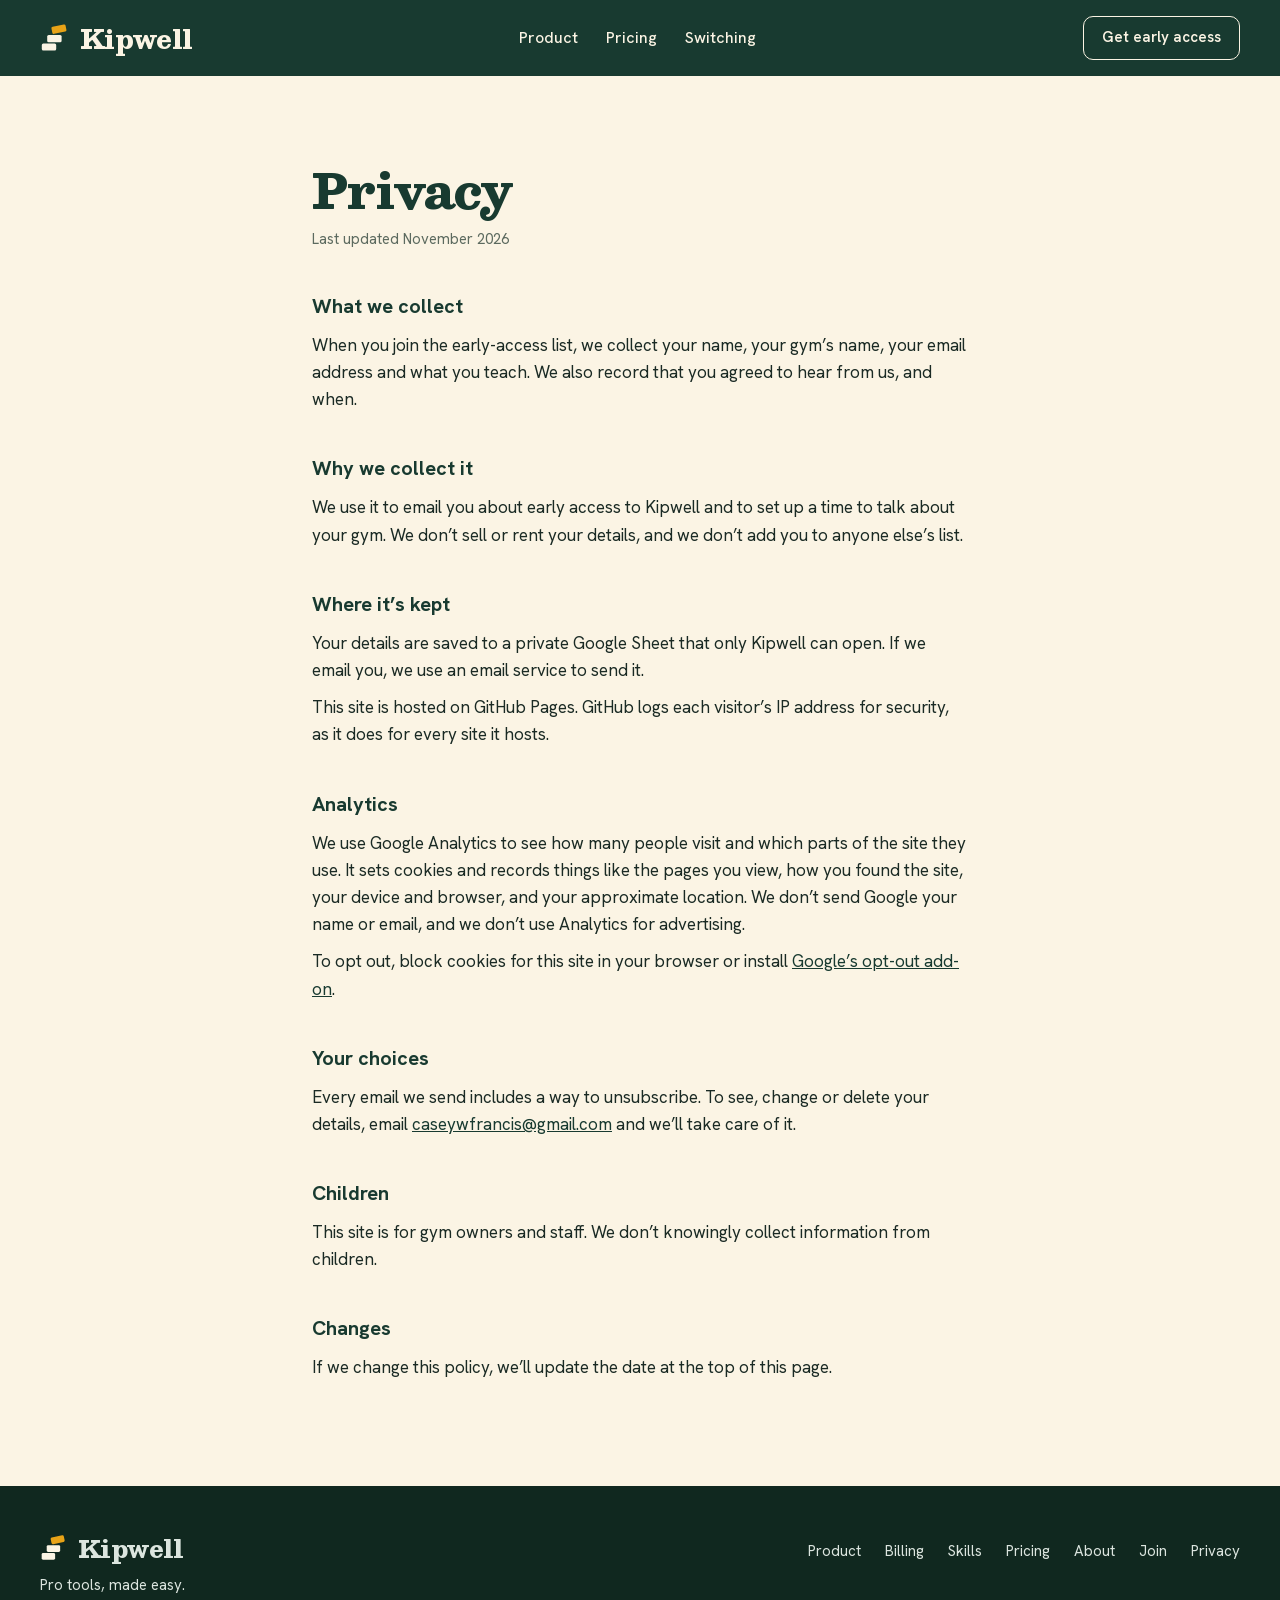
==== privacy/index.html @ 1a4aedac "Pin the 'no app download needed' note to step 3 with a hand-drawn arrow Co-Authored-By: Claude Opus " ====
<!doctype html>
<html lang="en">
<head>
<meta charset="utf-8">
<meta name="viewport" content="width=device-width, initial-scale=1">
<title>Privacy · Kipwell</title>
<meta name="description" content="How Kipwell handles the details you share when you join the early-access list.">
<link rel="canonical" href="https://kipwell.co/privacy/">
<meta name="theme-color" content="#183A30">
<link rel="icon" href="../favicon.svg" type="image/svg+xml">
<link rel="icon" href="../favicon-32.png" type="image/png" sizes="32x32">
<link rel="apple-touch-icon" href="../apple-touch-icon.png">
<link rel="stylesheet" href="../assets/css/site.css?v=12">
<script src="../assets/js/config.js?v=12" defer></script>
<script src="../assets/js/analytics.js?v=12" defer></script>
</head>
<body>
<a class="skip" href="#main">Skip to content</a>

<header class="dark site-header">
  <div class="wrap">
    <a class="brand" href="../" aria-label="Kipwell home">
      <svg viewBox="0 0 100 100" aria-hidden="true"><rect x="6" y="68" width="48" height="24" rx="5" fill="#FBF4E4"/><rect x="24" y="40" width="48" height="24" rx="5" fill="#FBF4E4"/><rect x="42" y="12" width="48" height="24" rx="5" fill="#E8A317" transform="rotate(-12 48 36)"/></svg>
      <span class="wordmark">Kipwell</span>
    </a>
    <nav class="nav" aria-label="Main">
      <a href="../#product">Product</a>
      <a href="../#pricing">Pricing</a>
      <a href="../#switching">Switching</a>
    </nav>
    <a class="btn btn-outline btn-small" href="../#join">Get early access</a>
  </div>
</header>

<main id="main" class="doc">
  <h1>Privacy</h1>
  <p class="updated">Last updated November 2026</p>

  <h2>What we collect</h2>
  <p>When you join the early-access list, we collect your name, your gym’s name, your email address and what you teach. We also record that you agreed to hear from us, and when.</p>

  <h2>Why we collect it</h2>
  <p>We use it to email you about early access to Kipwell and to set up a time to talk about your gym. We don’t sell or rent your details, and we don’t add you to anyone else’s list.</p>

  <h2>Where it’s kept</h2>
  <p>Your details are saved to a private Google Sheet that only Kipwell can open. If we email you, we use an email service to send it.</p>
  <p>This site is hosted on GitHub Pages. GitHub logs each visitor’s IP address for security, as it does for every site it hosts.</p>

  <h2>Analytics</h2>
  <p>We use Google Analytics to see how many people visit and which parts of the site they use. It sets cookies and records things like the pages you view, how you found the site, your device and browser, and your approximate location. We don’t send Google your name or email, and we don’t use Analytics for advertising.</p>
  <p>To opt out, block cookies for this site in your browser or install <a href="https://tools.google.com/dlpage/gaoptout">Google’s opt-out add-on</a>.</p>

  <h2>Your choices</h2>
  <p>Every email we send includes a way to unsubscribe. To see, change or delete your details, email <a href="mailto:caseywfrancis@gmail.com">caseywfrancis@gmail.com</a> and we’ll take care of it.</p>

  <h2>Children</h2>
  <p>This site is for gym owners and staff. We don’t knowingly collect information from children.</p>

  <h2>Changes</h2>
  <p>If we change this policy, we’ll update the date at the top of this page.</p>
</main>

<footer class="site-footer">
  <div class="wrap">
    <div class="footer-top">
      <div class="footer-brand">
        <a class="brand" href="../" aria-label="Kipwell home">
          <svg viewBox="0 0 100 100" aria-hidden="true"><rect x="6" y="68" width="48" height="24" rx="5" fill="#FBF4E4"/><rect x="24" y="40" width="48" height="24" rx="5" fill="#FBF4E4"/><rect x="42" y="12" width="48" height="24" rx="5" fill="#E8A317" transform="rotate(-12 48 36)"/></svg>
          <span class="wordmark">Kipwell</span>
        </a>
        <span>Pro tools, made easy.</span>
      </div>
      <nav class="footer-nav" aria-label="Footer">
        <a href="../#product">Product</a><a href="../#billing">Billing</a><a href="../#skills">Skills</a><a href="../#pricing">Pricing</a><a href="../#about">About</a><a href="../#join">Join</a><a href="./" aria-current="page">Privacy</a>
      </nav>
    </div>
  </div>
</footer>
</body>
</html>
---- assets/css/site.css ----
/* Kipwell marketing site. Brand register: Besley display, Hanken Grotesk body. */

@font-face { font-family: "Besley"; src: url("../fonts/Besley.woff2") format("woff2"); font-weight: 400 900; font-style: normal; font-display: swap; }
@font-face { font-family: "Besley"; src: url("../fonts/Besley-SemiBoldItalic.woff2") format("woff2"); font-weight: 600; font-style: italic; font-display: swap; }
@font-face { font-family: "Hanken Grotesk"; src: url("../fonts/HankenGrotesk.woff2") format("woff2"); font-weight: 100 900; font-style: normal; font-display: swap; }
@font-face { font-family: "Caveat"; src: url("../fonts/Caveat.woff2") format("woff2"); font-weight: 400 700; font-style: normal; font-display: swap; }

:root {
  --spruce: #183A30;
  --spruce-700: #10281F;
  --plum: #5B2346;
  --marigold: #E8A317;
  --paper: #FBF4E4;
  --card: #FFFCF5;
  --ink: #1A2A24;
  --stone: #5C6A5F;
  --line: #E5D9BF;
  --spruce-tint: #E3EBE5;
  --on-dark: #FBF4E4;
  --on-dark-2: #DCE5DF;
  --error: #A8382A;
  --serif: "Besley", Georgia, "Times New Roman", serif;
  --sans: "Hanken Grotesk", system-ui, -apple-system, "Segoe UI", sans-serif;
  --gutter: 32px;
  --section: 104px;
}

*, *::before, *::after { box-sizing: border-box; }
[hidden] { display: none !important; }
html { scroll-behavior: smooth; -webkit-text-size-adjust: 100%; }
body { margin: 0; background: var(--paper); color: var(--ink); font-family: var(--sans); font-size: 17px; line-height: 1.55; -webkit-font-smoothing: antialiased; }
img { max-width: 100%; height: auto; display: block; }
a { color: var(--spruce); }
a:hover { color: var(--spruce-700); }
p { margin: 0; }
h1, h2, h3 { margin: 0; }
[id] { scroll-margin-top: 24px; }

:focus-visible { outline: 2px solid var(--spruce); outline-offset: 2px; }
.dark :focus-visible { outline-color: var(--on-dark); }

.skip { position: absolute; left: 16px; top: -60px; padding: 10px 14px; background: var(--card); color: var(--ink); border-radius: 8px; z-index: 10; font-weight: 600; }
.skip:focus { top: 12px; }

.wrap { max-width: 1264px; margin: 0 auto; padding: 0 var(--gutter); }
.section { padding: var(--section) 0; }
.dark { background: var(--spruce); color: var(--on-dark); }

/* Type */
.h2 { font-family: var(--serif); font-weight: 800; font-size: 48px; line-height: 1.06; letter-spacing: -0.02em; color: var(--spruce); }
.dark .h2, .panel-plum .h2 { color: var(--on-dark); }
.soft { font-family: var(--serif); font-style: italic; font-weight: 600; }
.lede { font-size: 19px; line-height: 1.55; }
.muted { color: var(--stone); }

/* Buttons */
.btn { display: inline-flex; align-items: center; justify-content: center; gap: 8px; height: 52px; padding: 0 24px; border-radius: 10px; font: inherit; font-size: 17px; font-weight: 600; text-decoration: none; cursor: pointer; border: 0; transition: background-color 180ms cubic-bezier(.2,.7,.2,1), color 180ms; }
/* Marigold appears once per layout: in the hero it's the underline, so the main button is cream. */
.btn-cream { background: var(--on-dark); color: var(--spruce); font-weight: 700; }
.btn-cream:hover { background: #FFFFFF; color: var(--spruce); }
.btn-outline { border: 1.5px solid var(--on-dark); color: var(--on-dark); background: transparent; }
.btn-outline:hover { background: rgba(251, 244, 228, 0.12); color: var(--on-dark); }
.btn-small { height: 44px; padding: 0 18px; font-size: 15px; }
.btn-spruce { width: 100%; background: var(--spruce); color: var(--on-dark); font-weight: 700; }
.btn-spruce:hover { background: var(--spruce-700); }
.btn[disabled] { opacity: 0.6; cursor: progress; }

/* Header */
.site-header .wrap { height: 76px; display: flex; align-items: center; justify-content: space-between; gap: 24px; }
.brand { display: inline-flex; align-items: center; gap: 10px; color: var(--on-dark); text-decoration: none; }
.brand:hover { color: var(--on-dark); }
.brand svg { width: 30px; height: 30px; flex: none; }
.wordmark { font-family: var(--serif); font-weight: 800; font-size: 26px; letter-spacing: -0.025em; line-height: 1; }
.nav { display: flex; gap: 28px; font-size: 16px; font-weight: 500; }
.nav a { color: var(--on-dark); text-decoration: none; }
.nav a:hover { text-decoration: underline; text-underline-offset: 4px; color: var(--on-dark); }

/* Hero */
.hero .wrap { display: grid; grid-template-columns: minmax(0, 1fr) minmax(0, 1fr); gap: 56px; align-items: center; padding-top: 56px; padding-bottom: 96px; }
.hero-text { display: flex; flex-direction: column; gap: 24px; }
.eyebrow { font-size: 16px; font-weight: 500; color: var(--on-dark-2); }
.h1 { font-family: var(--serif); font-weight: 800; font-size: 68px; line-height: 1.02; letter-spacing: -0.025em; }
.underlined { position: relative; display: inline-block; }
.underlined svg { position: absolute; left: 0; bottom: -18px; width: 100%; height: 22px; color: var(--marigold); }
.hero .lede { font-size: 20px; line-height: 1.5; color: var(--on-dark-2); max-width: 500px; margin-top: 8px; }
.actions { display: flex; flex-wrap: wrap; gap: 12px; }
.fine { font-size: 15px; color: var(--on-dark-2); }
.hero-photo { width: 100%; aspect-ratio: 5 / 4; object-fit: cover; border-radius: 20px; }

/* Shared layouts */
.stack { display: flex; flex-direction: column; gap: 40px; }
.stack-48 { display: flex; flex-direction: column; gap: 48px; }
.intro { display: flex; flex-direction: column; gap: 16px; max-width: 760px; }
.split-head { display: grid; grid-template-columns: minmax(0, 1.1fr) minmax(0, 1fr); gap: 48px; align-items: end; }
.grid-3 { display: grid; grid-template-columns: repeat(3, minmax(0, 1fr)); gap: 20px; }
.two-col { display: grid; grid-template-columns: minmax(0, 1fr) minmax(0, 1fr); gap: 56px; align-items: start; }

/* Hairline inset border so cards read on paper; matches app cards. */
.card { background: var(--card); box-shadow: inset 0 0 0 1px var(--line); border-radius: 16px; padding: 32px; display: flex; flex-direction: column; gap: 12px; }
.card-sm { padding: 28px; gap: 10px; }
.card .kicker { font-size: 15px; color: var(--stone); }
.card-title { font-family: var(--serif); font-weight: 800; font-size: 26px; line-height: 1.15; color: var(--spruce); }
.card-title-sans { font-size: 20px; font-weight: 700; line-height: 1.3; color: var(--spruce); }
.card p { font-size: 17px; }
.card-sm p { font-size: 16px; color: var(--stone); }

.screen { width: 100%; border-radius: 16px; border: 1px solid var(--line); }

.points { display: grid; grid-template-columns: repeat(3, minmax(0, 1fr)); gap: 32px; }
.points > div { display: flex; flex-direction: column; gap: 8px; border-top: 1px solid var(--line); padding-top: 20px; }
.points h3 { font-size: 19px; font-weight: 700; color: var(--spruce); line-height: 1.3; }
.points p { font-size: 16px; color: var(--stone); }

.divider { height: 10px; }
.divider svg { width: 100%; height: 10px; display: block; }

/* Registration */
.band-card { background: var(--card); }
.phones { display: grid; grid-template-columns: repeat(3, minmax(0, 300px)); gap: 40px; justify-content: center; margin: 0; padding: 0; list-style: none; }
.phones figure { margin: 0; display: flex; flex-direction: column; gap: 14px; }
.phones img { border-radius: 28px; border: 8px solid var(--ink); }
.phones figcaption { font-size: 16px; line-height: 1.45; }
.phones b { font-weight: 700; color: var(--spruce); }
/* Registration flow: numbered steps joined by a line, so the three screens read as one process */
.phones li { position: relative; }
.phones figcaption { display: flex; flex-direction: column; align-items: center; gap: 10px; text-align: center; }
.flow-num { display: inline-flex; align-items: center; justify-content: center; flex: none; width: 28px; height: 28px; border-radius: 50%; background: var(--spruce); color: var(--on-dark); font-size: 15px; font-weight: 700; line-height: 1; }
/* Joins each step number to the next one, centered over the phones (the gap between phones is 40px) */
.phones > li:not(:last-child)::after { content: ""; position: absolute; top: 13px; left: calc(50% + 22px); right: calc(-50% - 18px); height: 2px; background: var(--spruce); opacity: 0.35; }
.flow-steps, .flow-nav { display: none; }
.flow-steps button:focus-visible, .flow-next:focus-visible { outline: 2px solid var(--spruce); outline-offset: 4px; }
.note { margin-top: -16px; text-align: center; font-family: "Caveat", cursive; font-weight: 600; font-size: 28px; line-height: 1.2; color: var(--plum); }
/* "no app download needed": a margin note that points at the steps (above them on narrow screens, beside step 3 on wide ones) */
.flow { position: relative; }
.app-note { margin: 0 0 16px; display: flex; align-items: flex-end; justify-content: center; gap: 4px; }
.note-arrow { width: 34px; height: 34px; flex: none; transform: translateY(14px) scaleX(-1) rotate(-20deg); }
@media (min-width: 901px) and (max-width: 1179px) {
  /* Phones side by side: line the arrow up over step 3 */
  .app-note { justify-content: flex-end; padding-right: calc(max(50% - 340px, (100% - 80px) / 6) - 8px); }
}
@media (min-width: 1180px) {
  .app-note { position: absolute; margin: 0; padding-left: 26px; left: calc(50% + 362px); right: 0; bottom: calc(100% + 22px); display: block; text-align: left; transform: rotate(-3deg); transform-origin: left bottom; }
  .note-arrow { position: absolute; left: -16px; bottom: -26px; width: 42px; height: 42px; transform: none; }
}

/* Billing */
.list-panel { margin: 0; padding: 8px 32px; list-style: none; background: var(--card); box-shadow: inset 0 0 0 1px var(--line); border-radius: 16px; }
.list-panel li { display: flex; flex-direction: column; gap: 4px; padding: 20px 0; border-bottom: 1px solid var(--line); }
.list-panel li:last-child { border-bottom: 0; }
.list-panel b { font-size: 18px; font-weight: 700; color: var(--spruce); }
.list-panel span { font-size: 16px; line-height: 1.5; color: var(--stone); }

/* Skills */
.band-tint { background: var(--spruce-tint); }
.skills { display: grid; grid-template-columns: minmax(0, 1.25fr) minmax(0, 1fr); gap: 56px; align-items: center; }
.skills .screen { border-color: #C9D6CD; }
.skills-text { display: flex; flex-direction: column; gap: 20px; }
.checks { margin: 0; padding: 0; list-style: none; display: flex; flex-direction: column; gap: 12px; font-size: 17px; }
.checks li { display: flex; gap: 12px; }
.checks svg { flex: none; width: 22px; height: 22px; margin-top: 1px; color: var(--spruce); }

/* Studio leads */
.panel-plum { background: var(--plum); color: var(--on-dark); border-radius: 20px; padding: 64px; display: grid; grid-template-columns: minmax(0, 1fr) minmax(0, 1fr); gap: 48px; align-items: center; }
.panel-plum .h2 { font-size: 44px; line-height: 1.08; }
.panel-plum .lede { color: #F1E6EC; }
.panel-plum :focus-visible { outline-color: var(--on-dark); }
.panel-text { display: flex; flex-direction: column; gap: 20px; }
.powered { display: inline-flex; align-self: flex-start; align-items: center; gap: 8px; padding: 10px 14px; border: 1px solid #F1E6EC; border-radius: 10px; font-size: 14px; font-weight: 500; color: var(--on-dark); }
.powered svg { width: 16px; height: 16px; }
.powered .wordmark { font-size: 16px; letter-spacing: -0.02em; }
.panel-photo { width: 100%; aspect-ratio: 4 / 3; object-fit: cover; border-radius: 16px; }

/* Pricing */
.price { font-family: var(--serif); font-weight: 800; font-size: 40px; line-height: 1.1; letter-spacing: -0.02em; color: var(--spruce); }
.card .label { font-size: 15px; font-weight: 600; color: var(--stone); }

/* Founder */
.founder { display: grid; grid-template-columns: minmax(0, 1fr) minmax(0, 1.4fr); gap: 48px; align-items: start; border-top: 1px solid var(--line); padding-top: 56px; }
.founder .h2 { font-size: 40px; line-height: 1.1; }
.founder-text { display: flex; flex-direction: column; gap: 16px; }
.founder-text p { font-size: 19px; line-height: 1.6; }
.founder-text a { text-underline-offset: 3px; }
.signature { display: flex; align-items: center; gap: 14px; margin-top: 8px; }
.signature img { width: 52px; height: 52px; border-radius: 50%; object-fit: cover; flex: none; }
.founder-text .signature p { display: flex; flex-direction: column; font-size: 16px; line-height: 1.35; }
.signature b { font-weight: 600; color: var(--ink); }
.signature span { color: var(--stone); font-size: 15px; }

/* Join form */
.join .lede { color: var(--on-dark-2); }
.form-card { background: var(--card); color: var(--ink); border-radius: 16px; padding: 32px; }
.form { display: flex; flex-direction: column; gap: 16px; }
.field { display: flex; flex-direction: column; gap: 6px; }
.field label { font-size: 15px; font-weight: 600; }
.field input, .field select { height: 44px; padding: 0 12px; border: 1px solid #CDBB94; border-radius: 8px; font: inherit; font-size: 16px; color: var(--ink); background: #FFFFFF; width: 100%; }
.field input:focus-visible, .field select:focus-visible { outline: 2px solid var(--spruce); outline-offset: 0; box-shadow: 0 0 0 4px var(--spruce-tint); }
.field [aria-invalid="true"] { border-color: var(--error); }
.check { display: flex; gap: 10px; align-items: flex-start; font-size: 15px; line-height: 1.45; }
.check input { width: 20px; height: 20px; margin: 1px 0 0; flex: none; accent-color: var(--spruce); }
.error { font-size: 14px; color: var(--error); font-weight: 500; }
.error:empty { display: none; }
.form-fine { font-size: 14px; color: var(--stone); }
.form-status { font-size: 15px; color: var(--error); font-weight: 500; }
.form-status:empty { display: none; }
.trap { position: absolute; left: -10000px; width: 1px; height: 1px; overflow: hidden; }
.thanks { display: flex; flex-direction: column; gap: 8px; }
.thanks h3 { font-family: var(--serif); font-weight: 800; font-size: 28px; line-height: 1.15; color: var(--spruce); }
.thanks:focus { outline: none; }

/* Footer */
.site-footer { background: var(--spruce-700); color: var(--on-dark); }
.site-footer .wrap { padding-top: 48px; padding-bottom: 48px; display: flex; flex-direction: column; gap: 32px; }
.footer-top { display: flex; flex-wrap: wrap; justify-content: space-between; gap: 32px; align-items: flex-start; }
.footer-brand { display: flex; flex-direction: column; gap: 12px; }
.footer-brand .brand svg { width: 28px; height: 28px; }
.footer-brand .wordmark { font-size: 24px; }
.footer-brand span { font-size: 15px; color: var(--on-dark-2); }
.footer-nav { display: flex; flex-wrap: wrap; gap: 8px 24px; font-size: 15px; align-items: center; }
.footer-nav a { color: var(--on-dark-2); text-decoration: none; padding: 6px 0; }
.footer-nav a:hover { color: var(--on-dark); text-decoration: underline; text-underline-offset: 3px; }
.footer-note { padding-top: 24px; border-top: 1px solid #2E4A40; font-size: 13px; line-height: 1.55; color: #B9C8BF; }
.site-footer :focus-visible { outline-color: var(--on-dark); }

/* Privacy */
.doc { max-width: 720px; margin: 0 auto; padding: 88px var(--gutter) 104px; }
.doc h1 { font-family: var(--serif); font-weight: 800; font-size: 48px; line-height: 1.06; letter-spacing: -0.02em; color: var(--spruce); }
.doc .updated { margin-top: 12px; color: var(--stone); font-size: 15px; }
.doc h2 { margin-top: 40px; font-size: 20px; font-weight: 700; color: var(--spruce); }
.doc p { margin-top: 10px; font-size: 17px; line-height: 1.6; }

/* Entrance: a quiet lift and fade, only when JS runs and motion is welcome */
@media (prefers-reduced-motion: no-preference) {
  .js .reveal { opacity: 0; transform: translateY(8px); transition: opacity 280ms cubic-bezier(.2,.7,.2,1), transform 280ms cubic-bezier(.2,.7,.2,1); }
  .js .reveal.in { opacity: 1; transform: none; }
}
@media (prefers-reduced-motion: reduce) {
  html { scroll-behavior: auto; }
  .btn { transition: none; }
}

/* Responsive */
@media (max-width: 900px) {
  :root { --section: 72px; }
  .hero .wrap, .split-head, .grid-3, .two-col, .skills, .panel-plum, .founder, .points { grid-template-columns: minmax(0, 1fr); }
  .hero .wrap { gap: 40px; padding-top: 32px; padding-bottom: 72px; }
  .split-head { gap: 16px; }
  .skills-text { order: -1; }
  /* Phones: a sideways swipe row with the next screen peeking in, instead of a tall stack */
  /* Phones: one screen at a time, stepped through with the numbered steps or the Next button (or a swipe) */
  .phones-scroll { --pw: min(70vw, 280px); position: relative; margin: 0 calc(-1 * var(--gutter)); overflow-x: auto; scroll-snap-type: x mandatory; -webkit-overflow-scrolling: touch; scrollbar-width: none; }
  .phones-scroll::-webkit-scrollbar { display: none; }
  .phones-scroll:focus-visible { outline-offset: -2px; }
  .phones { display: flex; gap: 16px; justify-content: flex-start; padding: 0 calc((100vw - var(--pw)) / 2) 4px; width: max-content; }
  .phones li { flex: 0 0 auto; width: var(--pw); scroll-snap-align: center; }
  .phones > li::after, .phones .flow-num { display: none; }
  .phones figcaption b { position: absolute; width: 1px; height: 1px; overflow: hidden; clip: rect(0 0 0 0); white-space: nowrap; }
  .phones figcaption { min-height: 46px; text-align: center; }
  .phones > li:not(.is-current) figcaption { visibility: hidden; }
  .phones img { border-width: 6px; border-radius: 24px; }
  .flow-steps { display: flex; margin: 0 auto 20px; padding: 0; list-style: none; max-width: 420px; }
  .flow-steps li { flex: 1; position: relative; display: flex; justify-content: center; }
  .flow-steps li:not(:last-child)::after { content: ""; position: absolute; top: 13px; left: calc(50% + 20px); right: calc(-50% + 20px); height: 2px; background: var(--line); transition: background-color 180ms; }
  .flow-steps li.is-done::after { background: var(--spruce); }
  .flow-steps button { display: flex; flex-direction: column; align-items: center; gap: 6px; padding: 0 4px; min-height: 44px; background: none; border: 0; font: inherit; font-size: 14px; font-weight: 600; line-height: 1.2; color: var(--stone); text-align: center; cursor: pointer; }
  .flow-steps li:not(.is-done):not(.is-current) .flow-num { background: var(--card); color: var(--stone); box-shadow: inset 0 0 0 2px #CDBB94; }
  .flow-steps li.is-current button { color: var(--spruce); }
  .flow-nav { display: flex; justify-content: center; margin-top: 20px; }
  .flow-next { height: 44px; padding: 0 18px; border: 1.5px solid var(--spruce); border-radius: 10px; background: transparent; color: var(--spruce); font: inherit; font-size: 15px; font-weight: 600; cursor: pointer; }
  .flow-next:hover { background: var(--spruce-tint); }
  .founder { gap: 20px; }
  .panel-plum { padding: 40px 32px; }
}
@media (max-width: 720px) {
  :root { --gutter: 20px; }
  .nav { display: none; }
  .h1 { font-size: 44px; }
  .break-sm { display: block; }
  .h2, .panel-plum .h2, .founder .h2 { font-size: 34px; }
  .doc h1 { font-size: 40px; }
  .panel-plum { padding: 32px 24px; }
  .list-panel { padding: 4px 24px; }
  .card, .form-card { padding: 24px; }
  .wordmark { font-size: 24px; }
}
@media (max-width: 380px) {
  .site-header .btn-small { padding: 0 12px; font-size: 14px; }
}
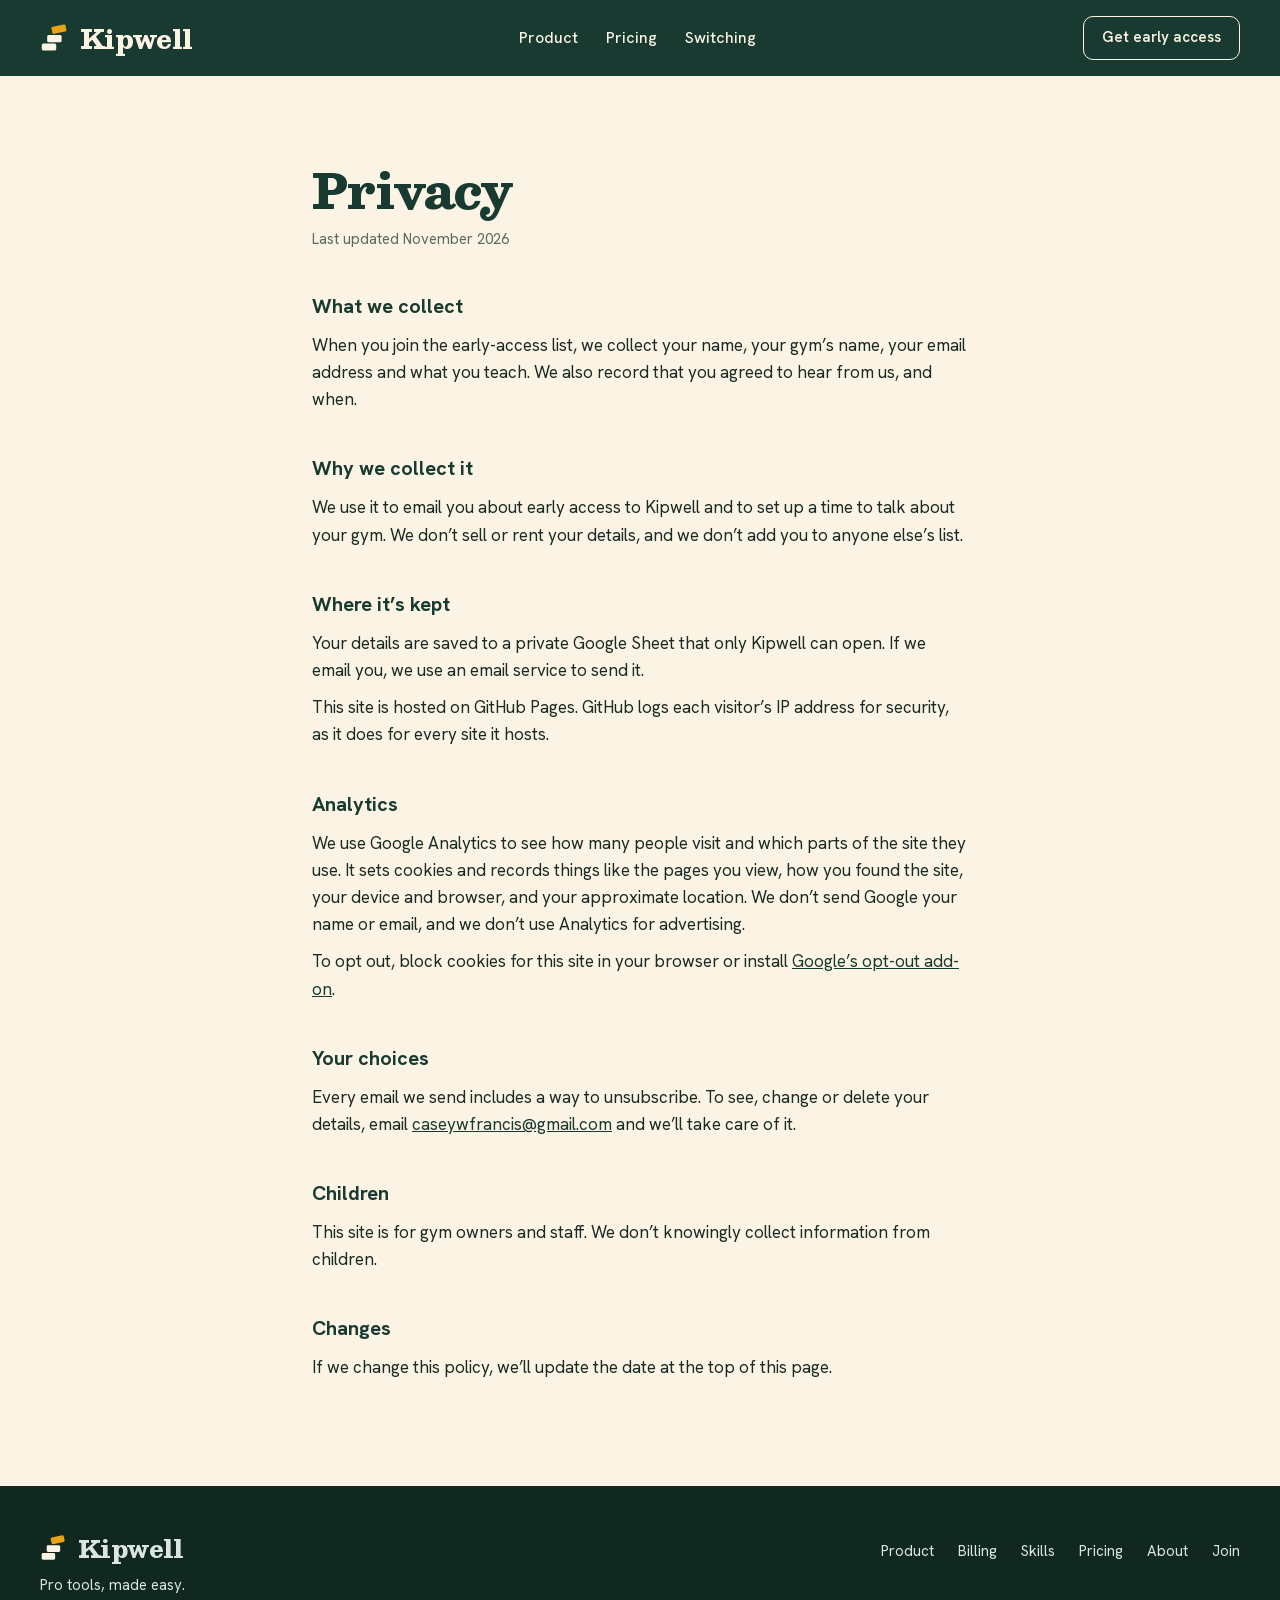
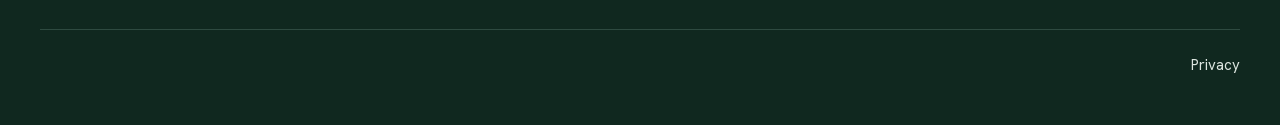
==== commit dc49d61c: "Footer: six links in a 3x2 grid on phones; Privacy moves to the fine print Co-Authored-By: Claude Op" ====
--- a/privacy/index.html
+++ b/privacy/index.html
@@ -10,9 +10,9 @@
 <link rel="icon" href="../favicon.svg" type="image/svg+xml">
 <link rel="icon" href="../favicon-32.png" type="image/png" sizes="32x32">
 <link rel="apple-touch-icon" href="../apple-touch-icon.png">
-<link rel="stylesheet" href="../assets/css/site.css?v=12">
-<script src="../assets/js/config.js?v=12" defer></script>
-<script src="../assets/js/analytics.js?v=12" defer></script>
+<link rel="stylesheet" href="../assets/css/site.css?v=17">
+<script src="../assets/js/config.js?v=17" defer></script>
+<script src="../assets/js/analytics.js?v=17" defer></script>
 </head>
 <body>
 <a class="skip" href="#main">Skip to content</a>
@@ -71,8 +71,11 @@
         <span>Pro tools, made easy.</span>
       </div>
       <nav class="footer-nav" aria-label="Footer">
-        <a href="../#product">Product</a><a href="../#billing">Billing</a><a href="../#skills">Skills</a><a href="../#pricing">Pricing</a><a href="../#about">About</a><a href="../#join">Join</a><a href="./" aria-current="page">Privacy</a>
+        <a href="../#product">Product</a><a href="../#billing">Billing</a><a href="../#skills">Skills</a><a href="../#pricing">Pricing</a><a href="../#about">About</a><a href="../#join">Join</a>
       </nav>
+    </div>
+    <div class="footer-bottom">
+      <a href="./" aria-current="page">Privacy</a>
     </div>
   </div>
 </footer>
--- a/assets/css/site.css
+++ b/assets/css/site.css
@@ -27,7 +27,7 @@
 
 *, *::before, *::after { box-sizing: border-box; }
 [hidden] { display: none !important; }
-html { scroll-behavior: smooth; -webkit-text-size-adjust: 100%; }
+html { scroll-behavior: smooth; scroll-padding-top: 76px; -webkit-text-size-adjust: 100%; }
 body { margin: 0; background: var(--paper); color: var(--ink); font-family: var(--sans); font-size: 17px; line-height: 1.55; -webkit-font-smoothing: antialiased; }
 img { max-width: 100%; height: auto; display: block; }
 a { color: var(--spruce); }
@@ -50,6 +50,7 @@
 .h2 { font-family: var(--serif); font-weight: 800; font-size: 48px; line-height: 1.06; letter-spacing: -0.02em; color: var(--spruce); }
 .dark .h2, .panel-plum .h2 { color: var(--on-dark); }
 .soft { font-family: var(--serif); font-style: italic; font-weight: 600; }
+.break { display: block; }
 .lede { font-size: 19px; line-height: 1.55; }
 .muted { color: var(--stone); }
 
@@ -66,6 +67,17 @@
 .btn[disabled] { opacity: 0.6; cursor: progress; }
 
 /* Header */
+/* Header stays at the top while scrolling; a faint line shows once the page has moved under it */
+.site-header { position: sticky; top: 0; z-index: 20; transition: box-shadow 180ms; }
+.site-header.is-scrolled { box-shadow: 0 1px 0 rgba(251, 244, 228, 0.14), 0 6px 18px rgba(16, 40, 31, 0.18); }
+/* Light header: once the hero has scrolled past, the bar turns paper with the dark logo and a solid button */
+.site-header { transition: background-color 200ms, color 200ms, box-shadow 200ms; }
+.site-header.is-light { background: var(--paper); color: var(--ink); box-shadow: 0 1px 0 var(--line), 0 6px 18px rgba(26, 42, 36, 0.06); }
+.site-header.is-light .brand, .site-header.is-light .brand:hover { color: var(--spruce); }
+.site-header.is-light .brand rect:not(:last-child) { fill: var(--spruce); }
+.site-header.is-light .nav a { color: var(--ink); }
+.site-header.is-light .btn-outline { background: var(--spruce); border-color: var(--spruce); color: var(--on-dark); }
+.site-header.is-light .btn-outline:hover { background: var(--spruce-700); }
 .site-header .wrap { height: 76px; display: flex; align-items: center; justify-content: space-between; gap: 24px; }
 .brand { display: inline-flex; align-items: center; gap: 10px; color: var(--on-dark); text-decoration: none; }
 .brand:hover { color: var(--on-dark); }
@@ -130,18 +142,9 @@
 .flow-steps, .flow-nav { display: none; }
 .flow-steps button:focus-visible, .flow-next:focus-visible { outline: 2px solid var(--spruce); outline-offset: 4px; }
 .note { margin-top: -16px; text-align: center; font-family: "Caveat", cursive; font-weight: 600; font-size: 28px; line-height: 1.2; color: var(--plum); }
-/* "no app download needed": a margin note that points at the steps (above them on narrow screens, beside step 3 on wide ones) */
-.flow { position: relative; }
-.app-note { margin: 0 0 16px; display: flex; align-items: flex-end; justify-content: center; gap: 4px; }
-.note-arrow { width: 34px; height: 34px; flex: none; transform: translateY(14px) scaleX(-1) rotate(-20deg); }
-@media (min-width: 901px) and (max-width: 1179px) {
-  /* Phones side by side: line the arrow up over step 3 */
-  .app-note { justify-content: flex-end; padding-right: calc(max(50% - 340px, (100% - 80px) / 6) - 8px); }
-}
-@media (min-width: 1180px) {
-  .app-note { position: absolute; margin: 0; padding-left: 26px; left: calc(50% + 362px); right: 0; bottom: calc(100% + 22px); display: block; text-align: left; transform: rotate(-3deg); transform-origin: left bottom; }
-  .note-arrow { position: absolute; left: -16px; bottom: -26px; width: 42px; height: 42px; transform: none; }
-}
+/* "no app download needed": a margin note under the phones, with a hand-drawn arrow pointing up at them */
+.app-note { margin: 14px 0 0; display: flex; align-items: flex-end; justify-content: center; gap: 6px; }
+.note-arrow { width: 38px; height: 38px; flex: none; transform: translateY(-10px); }
 
 /* Billing */
 .list-panel { margin: 0; padding: 8px 32px; list-style: none; background: var(--card); box-shadow: inset 0 0 0 1px var(--line); border-radius: 16px; }
@@ -218,7 +221,11 @@
 .footer-nav { display: flex; flex-wrap: wrap; gap: 8px 24px; font-size: 15px; align-items: center; }
 .footer-nav a { color: var(--on-dark-2); text-decoration: none; padding: 6px 0; }
 .footer-nav a:hover { color: var(--on-dark); text-decoration: underline; text-underline-offset: 3px; }
-.footer-note { padding-top: 24px; border-top: 1px solid #2E4A40; font-size: 13px; line-height: 1.55; color: #B9C8BF; }
+/* Bottom row: the privacy link sits with the fine print, apart from the section links */
+.footer-bottom { display: flex; flex-direction: row-reverse; justify-content: space-between; align-items: baseline; gap: 12px 32px; padding-top: 24px; border-top: 1px solid #2E4A40; }
+.footer-bottom a { flex: none; font-size: 15px; color: var(--on-dark-2); text-decoration: none; }
+.footer-bottom a:hover { color: var(--on-dark); text-decoration: underline; text-underline-offset: 3px; }
+.footer-note { margin: 0; max-width: 760px; font-size: 13px; line-height: 1.55; color: #B9C8BF; }
 .site-footer :focus-visible { outline-color: var(--on-dark); }
 
 /* Privacy */
@@ -267,10 +274,21 @@
   .flow-nav { display: flex; justify-content: center; margin-top: 20px; }
   .flow-next { height: 44px; padding: 0 18px; border: 1.5px solid var(--spruce); border-radius: 10px; background: transparent; color: var(--spruce); font: inherit; font-size: 15px; font-weight: 600; cursor: pointer; }
   .flow-next:hover { background: var(--spruce-tint); }
+  /* Back-office cards: a compact checklist on narrow screens instead of six stacked cards */
+  .grid-3.rest-list { gap: 0; }
+  .rest-list > .card { background: none; box-shadow: none; border-radius: 0; padding: 16px 0 16px 34px; gap: 4px; border-top: 1px solid var(--line); position: relative; }
+  .rest-list > .card:last-child { border-bottom: 1px solid var(--line); }
+  .rest-list > .card::before { content: ""; position: absolute; left: 0; top: 18px; width: 20px; height: 20px; background: url("data:image/svg+xml,%3Csvg xmlns='http://www.w3.org/2000/svg' viewBox='0 0 24 24' fill='none' stroke='%23183A30' stroke-width='2.2' stroke-linecap='round' stroke-linejoin='round'%3E%3Cpath d='M20 6 9 17l-5-5'/%3E%3C/svg%3E") no-repeat center / contain; }
+  .rest-list .card-title-sans { font-size: 18px; }
+  .rest-list > .card p { font-size: 15px; }
   .founder { gap: 20px; }
   .panel-plum { padding: 40px 32px; }
 }
 @media (max-width: 720px) {
+  .footer-nav { display: grid; grid-template-columns: repeat(3, minmax(0, 1fr)); gap: 4px 16px; width: 100%; }
+  .footer-bottom { flex-direction: column; align-items: flex-start; }
+  html { scroll-padding-top: 64px; }
+  .site-header .wrap { height: 64px; }
   :root { --gutter: 20px; }
   .nav { display: none; }
   .h1 { font-size: 44px; }
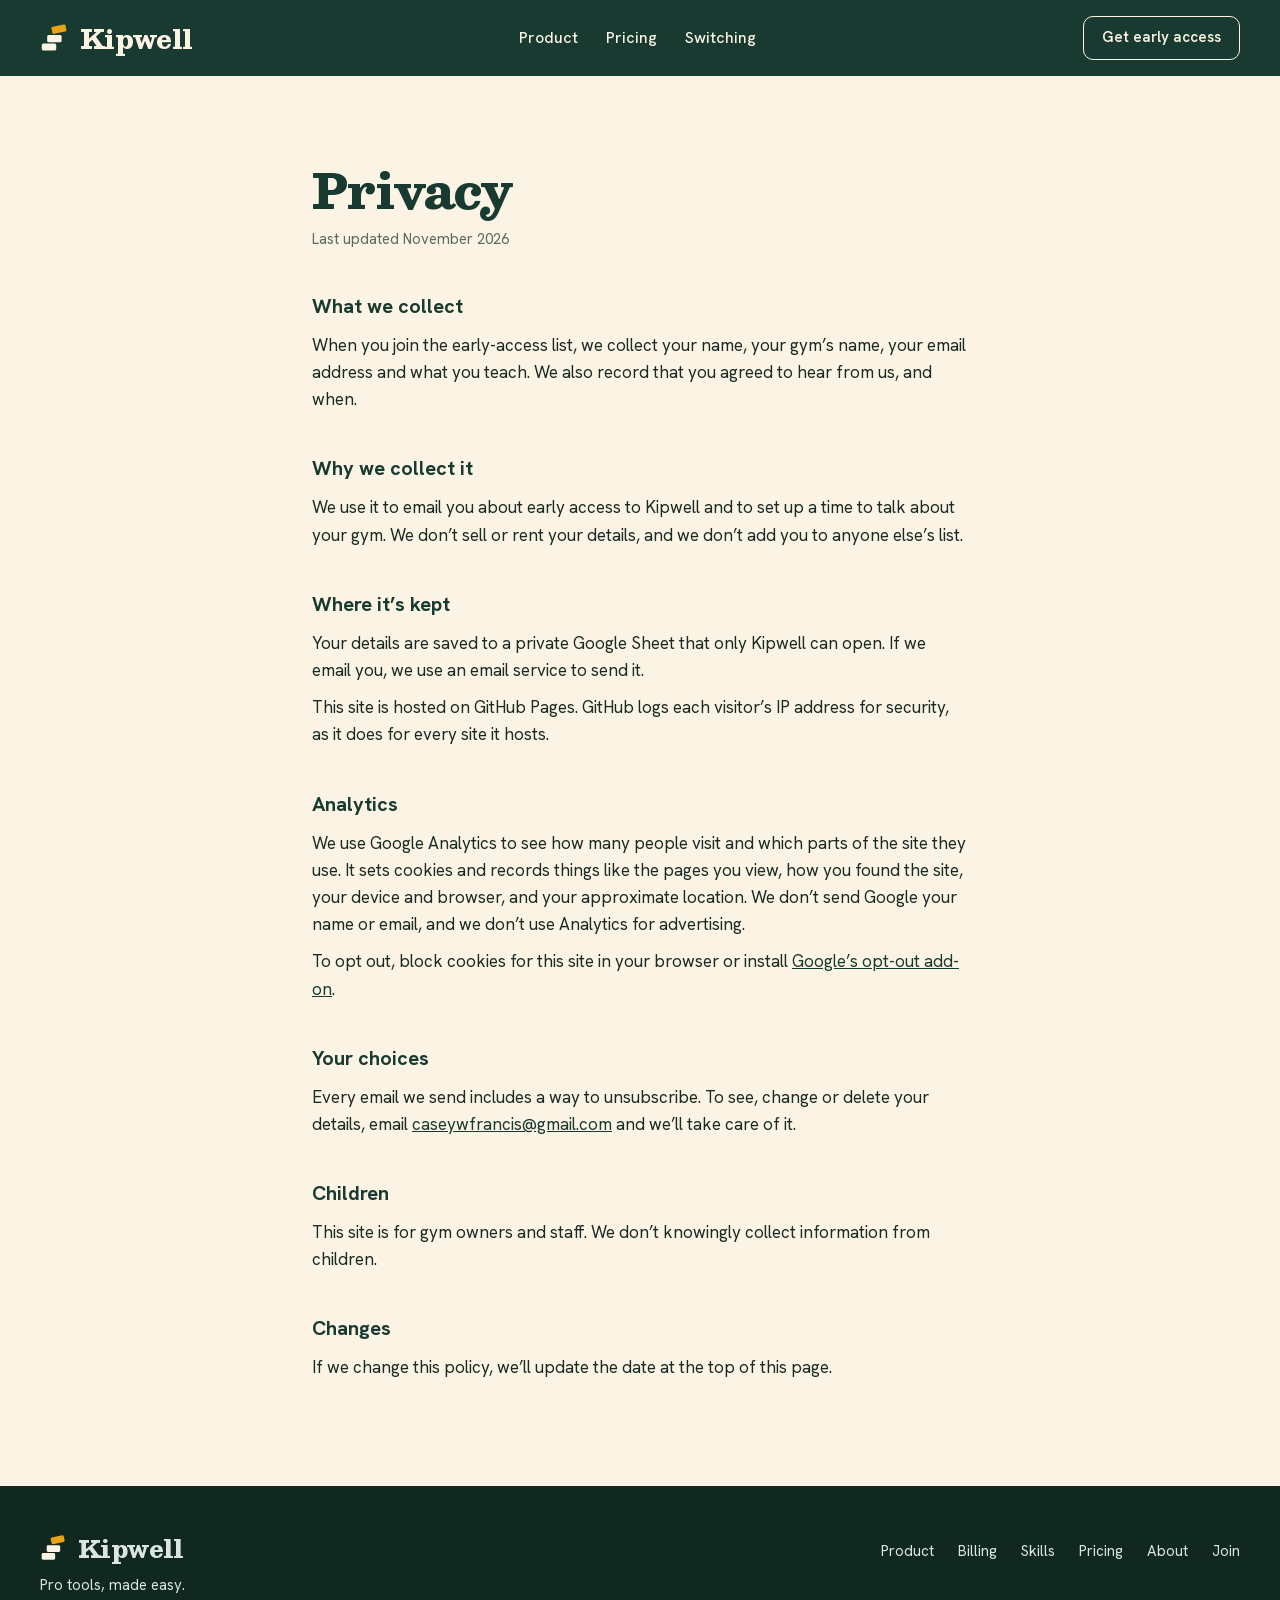
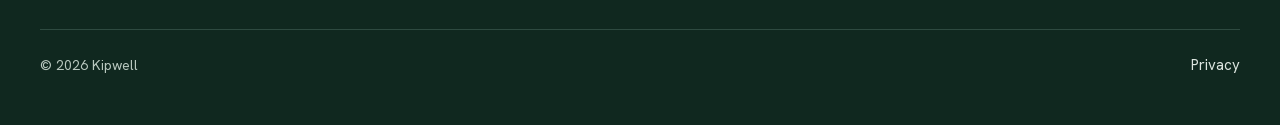
==== commit eae0f02e: "Footer: tighter link grid, drop the demo note, add copyright Co-Authored-By: Claude Opus 5.5 <norepl" ====
--- a/privacy/index.html
+++ b/privacy/index.html
@@ -76,6 +76,7 @@
     </div>
     <div class="footer-bottom">
       <a href="./" aria-current="page">Privacy</a>
+      <p class="footer-note">© 2026 Kipwell</p>
     </div>
   </div>
 </footer>
--- a/assets/css/site.css
+++ b/assets/css/site.css
@@ -225,7 +225,7 @@
 .footer-bottom { display: flex; flex-direction: row-reverse; justify-content: space-between; align-items: baseline; gap: 12px 32px; padding-top: 24px; border-top: 1px solid #2E4A40; }
 .footer-bottom a { flex: none; font-size: 15px; color: var(--on-dark-2); text-decoration: none; }
 .footer-bottom a:hover { color: var(--on-dark); text-decoration: underline; text-underline-offset: 3px; }
-.footer-note { margin: 0; max-width: 760px; font-size: 13px; line-height: 1.55; color: #B9C8BF; }
+.footer-note { margin: 0; font-size: 14px; line-height: 1.55; color: #B9C8BF; }
 .site-footer :focus-visible { outline-color: var(--on-dark); }
 
 /* Privacy */
@@ -285,8 +285,7 @@
   .panel-plum { padding: 40px 32px; }
 }
 @media (max-width: 720px) {
-  .footer-nav { display: grid; grid-template-columns: repeat(3, minmax(0, 1fr)); gap: 4px 16px; width: 100%; }
-  .footer-bottom { flex-direction: column; align-items: flex-start; }
+  .footer-nav { display: grid; grid-template-columns: repeat(3, max-content); gap: 2px 32px; }
   html { scroll-padding-top: 64px; }
   .site-header .wrap { height: 64px; }
   :root { --gutter: 20px; }
